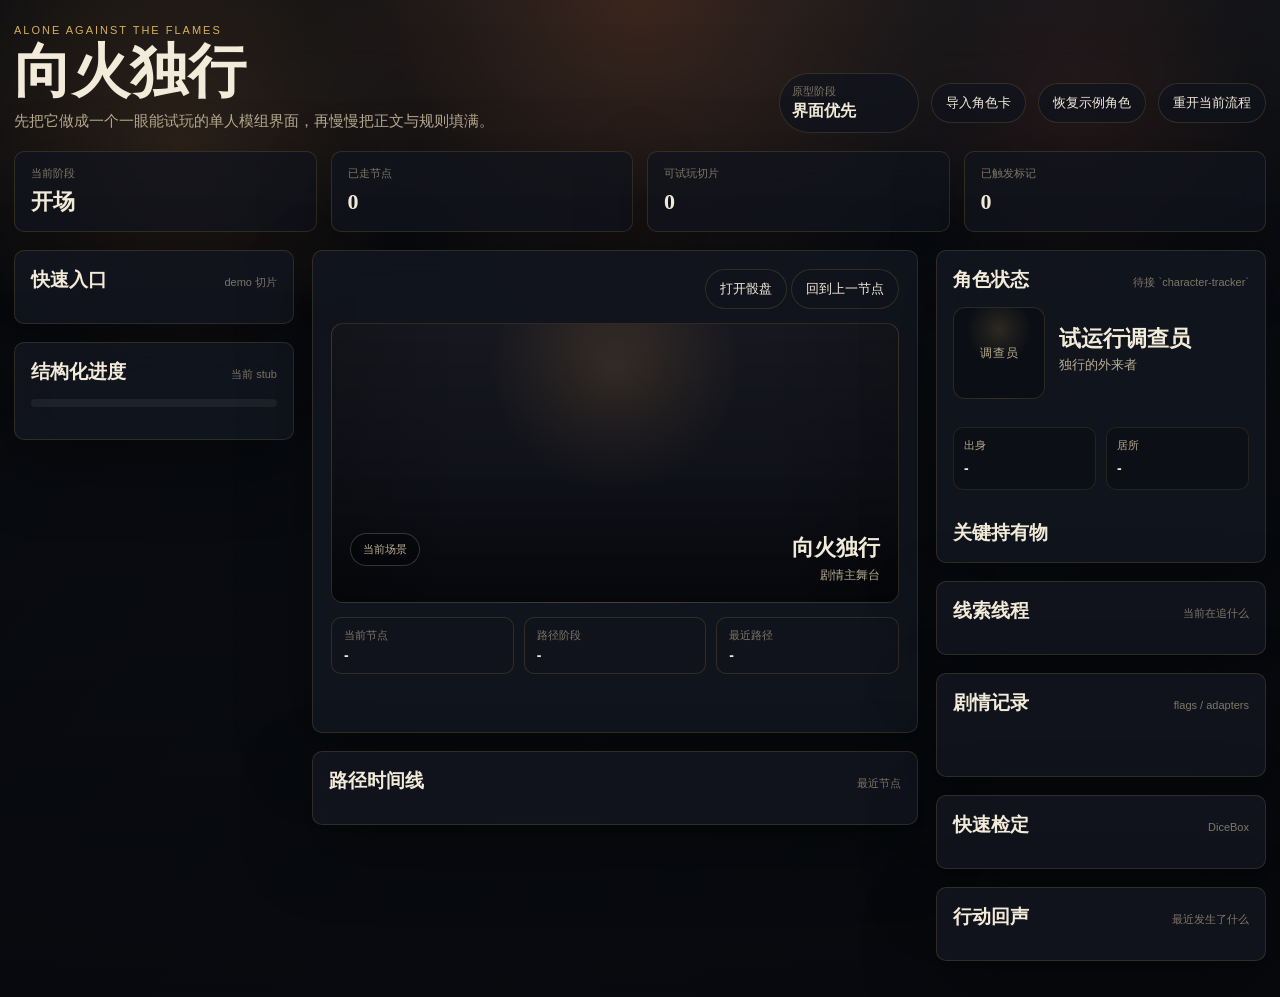
==== apps/alone-against-the-flames-app/index.html @ 0054bbd4 "向火独行 app 原型 + 知识库更新：新增模组全文/指南/来源页面、实体数据修正、移除废弃测试和图片" ====
<!DOCTYPE html>
<html lang="zh-CN">
<head>
  <meta charset="UTF-8">
  <meta name="viewport" content="width=device-width, initial-scale=1.0">
  <title>向火独行 · 电子陪跑</title>
  <link rel="stylesheet" href="css/app.css">
</head>
<body>
  <div class="ember-backdrop"></div>

  <div class="app-shell">
    <header class="app-header">
      <div class="header-copy">
        <p class="eyebrow">Alone Against the Flames</p>
        <h1>向火独行</h1>
        <p class="subtitle">先把它做成一个一眼能试玩的单人模组界面，再慢慢把正文与规则填满。</p>
      </div>

      <div class="header-actions">
        <div class="build-chip">
          <span class="build-label">原型阶段</span>
          <strong id="buildStatus">界面优先</strong>
        </div>
        <button type="button" class="ghost-button" id="importCharacterButton">导入角色卡</button>
        <button type="button" class="ghost-button" id="clearCharacterButton">恢复示例角色</button>
        <button type="button" class="ghost-button" id="resetRunButton">重开当前流程</button>
      </div>
    </header>

    <input type="file" id="characterFileInput" accept=".coc7,application/json" hidden>

    <section class="overview-band">
      <div class="overview-card">
        <span class="overview-label">当前阶段</span>
        <strong id="phaseLabel">开场</strong>
      </div>
      <div class="overview-card">
        <span class="overview-label">已走节点</span>
        <strong id="historyCount">0</strong>
      </div>
      <div class="overview-card">
        <span class="overview-label">可试玩切片</span>
        <strong id="sliceCount">0</strong>
      </div>
      <div class="overview-card">
        <span class="overview-label">已触发标记</span>
        <strong id="flagCount">0</strong>
      </div>
    </section>

    <main class="experience-grid">
      <aside class="rail rail-left">
        <section class="panel-card sticky-card">
          <div class="panel-header">
            <h2>快速入口</h2>
            <span class="panel-note">demo 切片</span>
          </div>
          <div class="quickstart-list" id="quickStartList"></div>
        </section>

        <section class="panel-card">
          <div class="panel-header">
            <h2>结构化进度</h2>
            <span class="panel-note">当前 stub</span>
          </div>
          <div class="progress-strip">
            <div class="progress-track">
              <div class="progress-fill" id="structureProgressFill"></div>
            </div>
            <div class="progress-meta" id="structureProgressMeta"></div>
          </div>
          <ul class="chapter-list" id="chapterList"></ul>
        </section>
      </aside>

      <section class="story-stage">
        <div class="scene-card">
          <div class="scene-topline">
            <div class="scene-meta-block">
              <div class="scene-meta" id="sceneMeta"></div>
              <h2 class="scene-title" id="sceneTitle"></h2>
            </div>
            <div class="scene-controls">
              <button type="button" class="chip-button" id="openDiceButton">打开骰盘</button>
              <button type="button" class="chip-button" id="jumpBackButton">回到上一节点</button>
            </div>
          </div>

          <div class="scene-art" id="sceneArt">
            <div class="scene-art-overlay">
              <div class="overlay-badge">当前场景</div>
              <div class="overlay-copy">
                <strong id="sceneTitleOverlay">向火独行</strong>
                <span id="sceneOverlayMeta">剧情主舞台</span>
              </div>
            </div>
          </div>

          <div class="scene-status-row">
            <div class="status-pill">
              <span class="status-label">当前节点</span>
              <strong id="currentNodeCode">-</strong>
            </div>
            <div class="status-pill">
              <span class="status-label">路径阶段</span>
              <strong id="currentSliceLabel">-</strong>
            </div>
            <div class="status-pill wide-pill">
              <span class="status-label">最近路径</span>
              <strong id="pathTrail">-</strong>
            </div>
          </div>

          <article class="scene-text" id="sceneText"></article>
          <div class="action-feedback" id="actionFeedback"></div>
          <div class="action-list" id="actionList"></div>
        </div>

        <section class="panel-card timeline-card">
          <div class="panel-header">
            <h2>路径时间线</h2>
            <span class="panel-note">最近节点</span>
          </div>
          <ol class="history-list" id="historyList"></ol>
        </section>
      </section>

      <aside class="rail rail-right">
        <section class="panel-card">
          <div class="panel-header">
            <h2>角色状态</h2>
            <span class="panel-note">待接 `character-tracker`</span>
          </div>
          <div class="identity-shell">
            <div class="portrait-frame" id="portraitFrame">
              <div class="portrait-placeholder" id="portraitPlaceholder">调查员</div>
              <img id="portraitImage" alt="调查员头像" hidden>
            </div>
            <div class="identity-block">
              <strong id="investigatorName">试运行调查员</strong>
              <span id="investigatorRole">独行的外来者</span>
              <div class="identity-meta" id="investigatorMeta"></div>
            </div>
          </div>

          <div class="tracker-bars" id="trackerBars"></div>

          <div class="detail-grid" id="detailGrid">
            <div class="detail-card">
              <span>出身</span>
              <strong id="detailHometown">-</strong>
            </div>
            <div class="detail-card">
              <span>居所</span>
              <strong id="detailResidence">-</strong>
            </div>
          </div>

          <div class="stat-grid" id="statGrid"></div>
          <div class="inventory-block">
            <h3>关键持有物</h3>
            <ul id="inventoryList"></ul>
          </div>
        </section>

        <section class="panel-card">
          <div class="panel-header">
            <h2>线索线程</h2>
            <span class="panel-note">当前在追什么</span>
          </div>
          <div class="clue-thread-list" id="clueThreadList"></div>
        </section>

        <section class="panel-card">
          <div class="panel-header">
            <h2>剧情记录</h2>
            <span class="panel-note">flags / adapters</span>
          </div>
          <div class="flag-cloud" id="flagCloud"></div>
          <ul class="integration-list">
            <li id="characterAdapterStatus"></li>
            <li id="diceAdapterStatus"></li>
            <li id="contentAdapterStatus"></li>
          </ul>
        </section>

        <section class="panel-card">
          <div class="panel-header">
            <h2>快速检定</h2>
            <span class="panel-note">DiceBox</span>
          </div>
          <div class="dice-shortcuts" id="diceShortcutList"></div>
        </section>

        <section class="panel-card echo-panel">
          <div class="panel-header">
            <h2>行动回声</h2>
            <span class="panel-note">最近发生了什么</span>
          </div>
          <ol id="echoList"></ol>
        </section>
      </aside>
    </main>
  </div>

  <div id="dice-box-container">
    <div class="dice-toolbar">
      <span class="dice-toolbar-title">DiceBox 检定层</span>
      <div id="diceSelector" class="dice-selector"></div>
      <input type="text" class="dice-notation-input" id="diceNotationInput" placeholder="例如 1d100 或 2d6+1">
      <button class="dice-roll-btn" id="diceRollBtn">掷骰</button>
      <button class="dice-clear-btn" id="diceClearBtn">清空</button>
      <button class="dice-close-btn" id="diceCloseBtn">关闭</button>
    </div>
    <div id="dice-box-canvas"></div>
  </div>

  <div class="dice-results-panel" id="diceResultsPanel">
    <div class="dice-results-header">
      <h3>掷骰结果</h3>
      <button class="dice-results-close" id="diceResultsClose">关闭</button>
    </div>
    <div id="diceResultsContent"></div>
  </div>

  <script type="module" src="js/app.js"></script>
</body>
</html>
---- apps/alone-against-the-flames-app/css/app.css ----
:root {
  --bg: #090b0f;
  --bg-deep: #05070a;
  --panel: rgba(18, 22, 31, 0.9);
  --panel-heavy: rgba(14, 17, 24, 0.95);
  --panel-soft: rgba(25, 30, 42, 0.72);
  --line: rgba(215, 177, 90, 0.16);
  --line-strong: rgba(215, 177, 90, 0.34);
  --text: #f3ebda;
  --muted: #b9ab92;
  --dim: #7f7667;
  --gold: #d7b15a;
  --gold-soft: #8d6d29;
  --green: #5f9a73;
  --red: #ba6557;
  --shadow: 0 24px 70px rgba(0, 0, 0, 0.36);
  --radius: 10px;
  --font-ui: "Avenir Next", "PingFang SC", "Hiragino Sans GB", "Microsoft YaHei", sans-serif;
  --font-display: "Iowan Old Style", "Palatino Linotype", "Noto Serif SC", serif;
}

*,
*::before,
*::after {
  box-sizing: border-box;
}

html,
body {
  margin: 0;
  min-height: 100%;
}

body {
  font-family: var(--font-ui);
  color: var(--text);
  background:
    radial-gradient(circle at top, rgba(165, 87, 47, 0.26), transparent 28%),
    linear-gradient(180deg, rgba(7, 9, 13, 0.4), rgba(7, 9, 13, 0.96)),
    linear-gradient(120deg, #090b0f, #10141d 55%, #090b0f);
}

.ember-backdrop {
  position: fixed;
  inset: 0;
  background:
    radial-gradient(circle at 14% 16%, rgba(255, 161, 79, 0.13), transparent 18%),
    radial-gradient(circle at 84% 12%, rgba(239, 90, 48, 0.08), transparent 14%),
    linear-gradient(180deg, rgba(255, 188, 105, 0.04), transparent 34%);
  pointer-events: none;
}

.app-shell {
  position: relative;
  z-index: 1;
  width: min(1520px, calc(100vw - 28px));
  margin: 0 auto;
  padding: 24px 0 36px;
}

.app-header,
.panel-card,
.scene-card,
.overview-card {
  backdrop-filter: blur(16px);
  -webkit-backdrop-filter: blur(16px);
}

.app-header {
  display: flex;
  justify-content: space-between;
  gap: 24px;
  align-items: end;
  margin-bottom: 18px;
}

.eyebrow {
  margin: 0 0 8px;
  color: var(--gold);
  font-size: 11px;
  letter-spacing: 2px;
  text-transform: uppercase;
}

h1,
h2,
h3,
h4 {
  margin: 0;
  letter-spacing: 0;
}

h1 {
  font-family: var(--font-display);
  font-size: clamp(36px, 4.5vw, 60px);
  line-height: 0.96;
}

.subtitle {
  max-width: 760px;
  margin: 10px 0 0;
  color: var(--muted);
  font-size: 15px;
  line-height: 1.6;
}

.header-actions {
  display: flex;
  gap: 12px;
  align-items: center;
}

.build-chip,
.overview-card,
.status-pill,
.chip-button,
.ghost-button {
  border: 1px solid var(--line);
  background: rgba(17, 20, 29, 0.78);
}

.build-chip {
  min-width: 140px;
  padding: 10px 12px;
  border-radius: 999px;
  display: grid;
  gap: 2px;
}

.build-label,
.overview-label,
.status-label,
.panel-note {
  font-size: 11px;
  color: var(--dim);
}

.ghost-button,
.chip-button {
  color: var(--text);
  border-radius: 999px;
  padding: 10px 14px;
  cursor: pointer;
  font-size: 13px;
}

.ghost-button:hover,
.chip-button:hover,
.quickstart-button:hover,
.action-button:hover,
.chapter-button:hover,
.dice-shortcut:hover,
.dice-type-btn:hover,
.dice-roll-btn:hover,
.dice-clear-btn:hover,
.dice-close-btn:hover {
  border-color: var(--line-strong);
  transform: translateY(-1px);
}

.overview-band {
  display: grid;
  grid-template-columns: repeat(4, minmax(0, 1fr));
  gap: 14px;
  margin-bottom: 18px;
}

.overview-card {
  border-radius: var(--radius);
  padding: 14px 16px;
  display: grid;
  gap: 6px;
  box-shadow: var(--shadow);
}

.overview-card strong {
  font-family: var(--font-display);
  font-size: 22px;
}

.experience-grid {
  display: grid;
  grid-template-columns: 280px minmax(0, 1fr) 330px;
  gap: 18px;
  align-items: start;
}

.rail {
  display: grid;
  gap: 18px;
}

.sticky-card {
  position: sticky;
  top: 16px;
}

.panel-card,
.scene-card {
  background: var(--panel);
  border: 1px solid var(--line);
  border-radius: var(--radius);
  box-shadow: var(--shadow);
}

.panel-card {
  padding: 16px;
}

.panel-header {
  display: flex;
  justify-content: space-between;
  gap: 10px;
  align-items: baseline;
  margin-bottom: 14px;
}

.panel-header h2,
.inventory-block h3 {
  font-family: var(--font-display);
  font-size: 19px;
}

.quickstart-list,
.chapter-list,
.history-list,
.action-list,
.integration-list,
.echo-panel ol,
.inventory-block ul {
  margin: 0;
  padding: 0;
  list-style: none;
}

.quickstart-list,
.chapter-list,
.action-list,
.history-list {
  display: grid;
  gap: 10px;
}

.action-row {
  display: grid;
  grid-template-columns: minmax(0, 1fr) auto;
  gap: 10px;
  align-items: stretch;
}

.quickstart-button,
.chapter-button,
.action-button {
  width: 100%;
  text-align: left;
  border-radius: 10px;
  padding: 12px 14px;
  cursor: pointer;
  border: 1px solid rgba(215, 177, 90, 0.12);
  background: var(--panel-soft);
  color: var(--text);
}

.action-main {
  display: grid;
  gap: 4px;
  min-width: 0;
}

.quickstart-button strong,
.chapter-button strong,
.action-label {
  display: block;
  font-size: 14px;
  margin-bottom: 4px;
}

.quickstart-button span,
.chapter-button span,
.action-note {
  display: block;
  color: var(--muted);
  font-size: 12px;
  line-height: 1.45;
}

.action-button.is-recommended {
  border-color: rgba(95, 154, 115, 0.5);
  background: linear-gradient(135deg, rgba(95, 154, 115, 0.18), rgba(31, 35, 48, 0.88));
}

.action-button.is-muted {
  opacity: 0.62;
}

.action-button.is-locked {
  opacity: 0.4;
  cursor: not-allowed;
}

.action-check {
  display: grid;
  gap: 6px;
  justify-items: end;
  align-content: center;
}

.action-check-label {
  font-size: 11px;
  color: var(--gold);
}

.action-roll-button,
.check-roll-button {
  border: 1px solid rgba(215, 177, 90, 0.18);
  background: rgba(9, 11, 15, 0.7);
  color: var(--text);
  border-radius: 999px;
  padding: 7px 10px;
  font-size: 12px;
  cursor: pointer;
}

.resolve-advance-button {
  border: 1px solid rgba(95, 154, 115, 0.5);
  background: linear-gradient(135deg, rgba(95, 154, 115, 0.18), rgba(22, 28, 38, 0.9));
  color: var(--text);
  border-radius: 999px;
  padding: 9px 12px;
  font-size: 12px;
  cursor: pointer;
  white-space: nowrap;
}

.check-mode-selector {
  display: inline-flex;
  flex-wrap: wrap;
  gap: 6px;
  margin-top: 6px;
}

.check-mode-button {
  border: 1px solid rgba(215, 177, 90, 0.16);
  background: rgba(9, 11, 15, 0.46);
  color: var(--muted);
  border-radius: 999px;
  padding: 4px 9px;
  font-size: 11px;
  cursor: pointer;
}

.check-mode-button.is-active {
  border-color: rgba(215, 177, 90, 0.42);
  color: var(--text);
  background: rgba(215, 177, 90, 0.14);
}

.check-mode-selector.is-disabled .check-mode-button,
.check-mode-button:disabled {
  opacity: 0.45;
  cursor: default;
}

.resolution-summary {
  display: grid;
  gap: 8px;
  margin-top: 8px;
}

.resolution-pill {
  display: inline-flex;
  width: fit-content;
  align-items: center;
  border-radius: 999px;
  padding: 5px 10px;
  font-size: 11px;
  color: var(--text);
  border: 1px solid rgba(215, 177, 90, 0.2);
  background: rgba(9, 11, 15, 0.58);
}

.resolution-pill.tone-success.rank-critical {
  border-color: rgba(215, 177, 90, 0.5);
  background: linear-gradient(135deg, rgba(215, 177, 90, 0.22), rgba(95, 154, 115, 0.24));
}

.resolution-pill.tone-success {
  border-color: rgba(95, 154, 115, 0.4);
  background: rgba(95, 154, 115, 0.16);
}

.resolution-pill.tone-failure.rank-fumble {
  border-color: rgba(186, 101, 87, 0.56);
  background: linear-gradient(135deg, rgba(186, 101, 87, 0.24), rgba(72, 24, 24, 0.28));
}

.resolution-pill.tone-failure {
  border-color: rgba(186, 101, 87, 0.36);
  background: rgba(186, 101, 87, 0.14);
}

.resolution-meta {
  display: flex;
  flex-wrap: wrap;
  gap: 8px;
}

.resolution-meta span {
  color: var(--dim);
  font-size: 11px;
}

.resolved-transition-summary {
  color: var(--muted);
  font-size: 12px;
  line-height: 1.5;
  padding-top: 2px;
}

.action-roll-button:hover,
.check-roll-button:hover,
.resolve-advance-button:hover,
.check-mode-button:hover {
  border-color: var(--line-strong);
  transform: translateY(-1px);
}

.check-hint {
  display: flex;
  align-items: center;
  justify-content: space-between;
  gap: 12px;
  padding: 12px 14px;
  border: 1px solid rgba(215, 177, 90, 0.12);
  border-radius: 10px;
  background: rgba(18, 22, 31, 0.72);
  margin-bottom: 10px;
}

.check-copy {
  display: grid;
  gap: 4px;
}

.check-copy strong {
  color: var(--gold);
  font-size: 13px;
}

.check-copy span,
.ending-note {
  color: var(--muted);
  font-size: 12px;
  line-height: 1.5;
}

.check-copy small {
  color: var(--dim);
  font-size: 11px;
}

.check-hint.is-success {
  border-color: rgba(95, 154, 115, 0.4);
}

.check-hint.is-failure {
  border-color: rgba(186, 101, 87, 0.4);
}

.check-hint.rank-critical {
  box-shadow: inset 0 0 0 1px rgba(215, 177, 90, 0.22);
}

.check-hint.rank-fumble {
  box-shadow: inset 0 0 0 1px rgba(186, 101, 87, 0.28);
}

.ending-note {
  margin-top: 8px;
}

.chapter-button.is-active,
.quickstart-button.is-active {
  border-color: var(--line-strong);
  background:
    linear-gradient(135deg, rgba(215, 177, 90, 0.18), rgba(31, 35, 48, 0.88));
}

.progress-strip {
  margin-bottom: 16px;
}

.progress-track {
  height: 8px;
  border-radius: 999px;
  background: rgba(255, 255, 255, 0.06);
  overflow: hidden;
}

.progress-fill {
  width: 0;
  height: 100%;
  border-radius: inherit;
  background: linear-gradient(90deg, #8d6d29, #d7b15a);
}

.progress-meta {
  margin-top: 10px;
  color: var(--muted);
  font-size: 12px;
}

.scene-card {
  padding: 18px;
}

.scene-topline {
  display: flex;
  justify-content: space-between;
  gap: 12px;
  align-items: start;
  margin-bottom: 14px;
}

.scene-meta {
  color: var(--gold);
  font-size: 12px;
  margin-bottom: 6px;
}

.scene-title {
  font-family: var(--font-display);
  font-size: clamp(28px, 3vw, 40px);
  line-height: 1.06;
}

.scene-art {
  position: relative;
  min-height: 280px;
  border-radius: 12px;
  border: 1px solid rgba(215, 177, 90, 0.18);
  background:
    linear-gradient(180deg, rgba(41, 27, 19, 0.2), rgba(8, 10, 16, 0.82)),
    radial-gradient(circle at 50% 16%, rgba(255, 186, 97, 0.18), transparent 34%),
    #131722;
  overflow: hidden;
  display: flex;
  align-items: end;
}

.scene-art::after {
  content: "";
  position: absolute;
  inset: 0;
  background:
    linear-gradient(90deg, rgba(0, 0, 0, 0.18), transparent 24%, transparent 76%, rgba(0, 0, 0, 0.18)),
    linear-gradient(180deg, transparent 52%, rgba(0, 0, 0, 0.42));
  pointer-events: none;
}

.scene-art-overlay {
  position: relative;
  z-index: 1;
  width: 100%;
  padding: 18px;
  display: flex;
  justify-content: space-between;
  gap: 12px;
  align-items: end;
}

.overlay-badge {
  align-self: start;
  border: 1px solid rgba(255, 255, 255, 0.18);
  border-radius: 999px;
  padding: 8px 12px;
  font-size: 11px;
  color: var(--muted);
  background: rgba(0, 0, 0, 0.26);
}

.overlay-copy {
  display: grid;
  justify-items: end;
  gap: 4px;
}

.overlay-copy strong {
  font-family: var(--font-display);
  font-size: 22px;
}

.overlay-copy span {
  color: var(--muted);
  font-size: 12px;
}

.scene-status-row {
  display: grid;
  grid-template-columns: repeat(3, minmax(0, 1fr));
  gap: 10px;
  margin: 14px 0 6px;
}

.status-pill {
  border-radius: 10px;
  padding: 10px 12px;
  display: grid;
  gap: 4px;
}

.status-pill strong {
  font-size: 14px;
}

.wide-pill {
  grid-column: span 1;
}

.scene-text {
  margin-top: 16px;
  line-height: 1.78;
  font-size: 16px;
  white-space: pre-wrap;
}

.scene-transition-banner {
  margin-top: 16px;
  padding: 12px 14px;
  border-radius: 10px;
  border: 1px solid rgba(215, 177, 90, 0.14);
  background: rgba(18, 22, 31, 0.72);
  color: var(--muted);
  font-size: 13px;
  line-height: 1.55;
}

.scene-transition-banner.tone-positive {
  border-color: rgba(95, 154, 115, 0.35);
  color: #d9eadf;
}

.scene-transition-banner.tone-negative {
  border-color: rgba(186, 101, 87, 0.35);
  color: #ecd6d2;
}

.action-feedback {
  min-height: 22px;
  margin-top: 18px;
  color: var(--gold);
  font-size: 14px;
}

.timeline-card {
  margin-top: 18px;
}

.history-list {
  position: relative;
}

.history-list::before {
  content: "";
  position: absolute;
  left: 10px;
  top: 0;
  bottom: 0;
  width: 1px;
  background: rgba(215, 177, 90, 0.16);
}

.history-item {
  position: relative;
  padding-left: 28px;
  min-height: 28px;
}

.history-item::before {
  content: "";
  position: absolute;
  left: 4px;
  top: 7px;
  width: 12px;
  height: 12px;
  border-radius: 50%;
  background: linear-gradient(180deg, #d7b15a, #8d6d29);
  box-shadow: 0 0 0 4px rgba(215, 177, 90, 0.08);
}

.history-item strong {
  display: block;
  font-size: 13px;
}

.history-item span {
  display: block;
  color: var(--muted);
  font-size: 12px;
  margin-top: 2px;
}

.identity-block {
  display: grid;
  gap: 2px;
}

.identity-block strong {
  font-family: var(--font-display);
  font-size: 22px;
}

.identity-block span {
  color: var(--muted);
  font-size: 13px;
}

.identity-shell {
  display: grid;
  grid-template-columns: 92px minmax(0, 1fr);
  gap: 14px;
  align-items: center;
  margin-bottom: 14px;
}

.portrait-frame {
  width: 92px;
  aspect-ratio: 1;
  border-radius: 12px;
  border: 1px solid rgba(215, 177, 90, 0.16);
  background:
    radial-gradient(circle at 50% 24%, rgba(255, 197, 116, 0.14), transparent 40%),
    rgba(11, 14, 20, 0.88);
  overflow: hidden;
  position: relative;
  display: grid;
  place-items: center;
}

.portrait-placeholder {
  color: var(--muted);
  font-size: 12px;
  letter-spacing: 1px;
}

#portraitImage {
  width: 100%;
  height: 100%;
  object-fit: cover;
}

.identity-meta {
  margin-top: 6px;
  color: var(--dim);
  font-size: 12px;
}

.tracker-bars {
  display: grid;
  gap: 10px;
  margin-bottom: 14px;
}

.tracker-bar {
  display: grid;
  gap: 7px;
  padding: 10px 12px;
  border-radius: 10px;
  border: 1px solid rgba(215, 177, 90, 0.12);
  background: rgba(11, 14, 20, 0.72);
}

.tracker-head {
  display: flex;
  align-items: center;
  justify-content: space-between;
  gap: 12px;
}

.tracker-head span {
  color: var(--muted);
  font-size: 12px;
}

.tracker-head strong {
  font-size: 13px;
}

.tracker-track {
  height: 8px;
  border-radius: 999px;
  background: rgba(255, 255, 255, 0.06);
  overflow: hidden;
}

.tracker-fill {
  height: 100%;
  border-radius: inherit;
}

.tone-life .tracker-fill {
  background: linear-gradient(90deg, #8a3e39, #c86d5d);
}

.tone-sanity .tracker-fill {
  background: linear-gradient(90deg, #6b5d9d, #9788c8);
}

.tone-magic .tracker-fill {
  background: linear-gradient(90deg, #3c6f80, #67a7b8);
}

.tone-luck .tracker-fill {
  background: linear-gradient(90deg, #8d6d29, #d7b15a);
}

.detail-grid {
  display: grid;
  grid-template-columns: repeat(2, minmax(0, 1fr));
  gap: 10px;
  margin-bottom: 14px;
}

.detail-card {
  border: 1px solid rgba(215, 177, 90, 0.12);
  border-radius: 10px;
  padding: 10px;
  background: rgba(11, 14, 20, 0.68);
}

.detail-card span {
  display: block;
  color: var(--muted);
  font-size: 11px;
}

.detail-card strong {
  display: block;
  margin-top: 6px;
  font-size: 14px;
  line-height: 1.4;
}

.stat-grid {
  display: grid;
  grid-template-columns: repeat(2, minmax(0, 1fr));
  gap: 10px;
}

.stat-card {
  border: 1px solid rgba(215, 177, 90, 0.12);
  border-radius: 10px;
  padding: 10px;
  background: rgba(11, 14, 20, 0.68);
}

.stat-card dt {
  font-size: 11px;
  color: var(--muted);
}

.stat-card dd {
  margin: 6px 0 0;
  font-size: 21px;
  font-weight: 700;
}

.inventory-block {
  margin-top: 16px;
}

.inventory-block ul,
.integration-list,
.echo-panel ol {
  display: grid;
  gap: 8px;
}

.clue-thread-list {
  display: grid;
  gap: 10px;
}

.clue-thread-card {
  border-radius: 10px;
  padding: 12px 13px;
  border: 1px solid rgba(215, 177, 90, 0.12);
  background:
    linear-gradient(135deg, rgba(17, 20, 29, 0.94), rgba(23, 27, 38, 0.82));
  display: grid;
  gap: 8px;
}

.clue-thread-card.is-empty {
  border-style: dashed;
}

.clue-thread-top {
  display: flex;
  justify-content: space-between;
  gap: 10px;
  align-items: baseline;
}

.clue-thread-top strong {
  font-size: 13px;
}

.clue-thread-top span {
  color: var(--dim);
  font-size: 11px;
  white-space: nowrap;
}

.clue-thread-card p {
  margin: 0;
  color: var(--muted);
  font-size: 12px;
  line-height: 1.55;
}

.clue-thread-jump {
  width: fit-content;
  border: 1px solid rgba(215, 177, 90, 0.18);
  background: rgba(9, 11, 15, 0.6);
  color: var(--text);
  border-radius: 999px;
  padding: 7px 11px;
  font-size: 12px;
  cursor: pointer;
}

.clue-thread-jump:hover {
  border-color: var(--line-strong);
  transform: translateY(-1px);
}

.clue-thread-jump:disabled {
  opacity: 0.5;
  cursor: default;
  transform: none;
}

.clue-thread-card.is-current {
  box-shadow: inset 0 0 0 1px rgba(215, 177, 90, 0.18);
}

.clue-thread-card.tone-warning {
  border-color: rgba(186, 101, 87, 0.24);
  background:
    linear-gradient(135deg, rgba(56, 24, 22, 0.32), rgba(20, 22, 31, 0.92));
}

.clue-thread-card.tone-ember {
  border-color: rgba(215, 177, 90, 0.26);
  background:
    linear-gradient(135deg, rgba(84, 48, 17, 0.28), rgba(20, 22, 31, 0.92));
}

.clue-thread-card.tone-cold {
  border-color: rgba(131, 152, 187, 0.24);
  background:
    linear-gradient(135deg, rgba(24, 33, 48, 0.42), rgba(19, 22, 31, 0.92));
}

.inventory-block li,
.integration-list li,
.echo-panel li {
  color: var(--muted);
  font-size: 13px;
  line-height: 1.55;
}

.flag-cloud {
  display: flex;
  flex-wrap: wrap;
  gap: 8px;
  margin-bottom: 14px;
}

.flag-pill {
  border: 1px solid rgba(215, 177, 90, 0.14);
  border-radius: 999px;
  padding: 7px 10px;
  font-size: 11px;
  color: var(--muted);
  background: rgba(14, 18, 26, 0.68);
}

.flag-pill.is-empty {
  width: 100%;
  border-style: dashed;
}

.dice-shortcuts {
  display: grid;
  grid-template-columns: repeat(2, minmax(0, 1fr));
  gap: 10px;
}

.dice-shortcut {
  border-radius: 10px;
  padding: 12px;
  cursor: pointer;
  border: 1px solid rgba(215, 177, 90, 0.12);
  background: rgba(18, 22, 31, 0.78);
  color: var(--text);
  text-align: left;
}

.dice-shortcut strong {
  display: block;
  font-size: 14px;
  margin-bottom: 4px;
}

.dice-shortcut span {
  display: block;
  font-size: 12px;
  color: var(--muted);
}

.echo-panel li {
  padding-bottom: 8px;
  border-bottom: 1px solid rgba(215, 177, 90, 0.08);
}

.is-positive {
  color: var(--green);
}

.is-negative {
  color: var(--red);
}

@media (max-width: 1240px) {
  .experience-grid {
    grid-template-columns: 260px minmax(0, 1fr);
  }

  .rail-right {
    grid-column: 1 / -1;
    grid-template-columns: repeat(2, minmax(0, 1fr));
    display: grid;
    gap: 18px;
  }
}

@media (max-width: 920px) {
  .app-shell {
    width: min(100vw, calc(100vw - 20px));
    padding-top: 18px;
  }

  .app-header {
    align-items: start;
    flex-direction: column;
  }

  .header-actions {
    flex-wrap: wrap;
  }

  .overview-band,
  .experience-grid,
  .rail-right {
    grid-template-columns: 1fr;
  }

  .action-row {
    grid-template-columns: 1fr;
  }

  .sticky-card {
    position: static;
  }

  .scene-status-row,
  .detail-grid,
  .stat-grid,
  .dice-shortcuts {
    grid-template-columns: 1fr;
  }
}

#dice-box-container {
  position: fixed;
  inset: auto 18px 18px 18px;
  height: 72vh;
  max-height: 760px;
  background: rgba(9, 11, 15, 0.95);
  border: 1px solid rgba(215, 177, 90, 0.18);
  border-radius: 14px;
  z-index: 50;
  display: none;
  flex-direction: column;
  overflow: hidden;
  box-shadow: 0 30px 80px rgba(0, 0, 0, 0.5);
  backdrop-filter: blur(10px);
  -webkit-backdrop-filter: blur(10px);
}

#dice-box-container.open {
  display: flex;
}

.dice-toolbar {
  display: flex;
  gap: 10px;
  align-items: center;
  flex-wrap: wrap;
  padding: 14px 16px;
  border-bottom: 1px solid rgba(215, 177, 90, 0.12);
  background: rgba(14, 17, 24, 0.96);
  flex-shrink: 0;
}

.dice-toolbar-title {
  font-family: var(--font-display);
  font-size: 18px;
  margin-right: 6px;
}

.dice-selector {
  display: flex;
  flex-wrap: wrap;
  gap: 6px;
}

.dice-type-btn,
.dice-roll-btn,
.dice-clear-btn,
.dice-close-btn {
  border-radius: 999px;
  border: 1px solid rgba(215, 177, 90, 0.16);
  background: rgba(22, 26, 37, 0.92);
  color: var(--text);
  padding: 9px 12px;
  cursor: pointer;
  font-size: 13px;
}

.dice-type-btn.active {
  border-color: var(--line-strong);
  background: rgba(215, 177, 90, 0.12);
}

.dice-count {
  margin-left: 6px;
  color: var(--gold);
  font-size: 12px;
}

.dice-notation-input {
  min-width: 220px;
  border-radius: 999px;
  border: 1px solid rgba(215, 177, 90, 0.16);
  background: rgba(12, 15, 22, 0.9);
  color: var(--text);
  padding: 10px 14px;
}

.dice-notation-input:focus {
  outline: none;
  border-color: var(--line-strong);
}

#dice-box-canvas {
  position: relative;
  flex: 1;
  width: 100%;
  min-height: 0;
}

#dice-box-canvas canvas {
  width: 100% !important;
  height: 100% !important;
  display: block;
}

.dice-results-panel {
  position: fixed;
  right: 34px;
  bottom: 34px;
  width: min(380px, calc(100vw - 48px));
  background: rgba(14, 17, 24, 0.96);
  border: 1px solid rgba(215, 177, 90, 0.16);
  border-radius: 14px;
  z-index: 60;
  box-shadow: 0 24px 60px rgba(0, 0, 0, 0.46);
  padding: 14px;
  display: none;
}

.dice-results-panel.show {
  display: block;
}

.dice-results-header {
  display: flex;
  justify-content: space-between;
  align-items: center;
  margin-bottom: 10px;
}

.dice-results-header h3 {
  font-family: var(--font-display);
  font-size: 18px;
}

.dice-results-close {
  border: none;
  background: transparent;
  color: var(--muted);
  cursor: pointer;
}

.dice-result-group,
.dice-result-total {
  display: flex;
  align-items: center;
  justify-content: space-between;
  gap: 10px;
  padding: 8px 0;
  border-bottom: 1px solid rgba(215, 177, 90, 0.08);
}

.dice-result-group:last-of-type {
  border-bottom: none;
}

.dice-result-label,
.dice-result-total-label {
  color: var(--muted);
  font-size: 12px;
}

.dice-result-rolls {
  display: flex;
  gap: 4px;
  flex-wrap: wrap;
  justify-content: center;
}

.dice-result-die {
  min-width: 28px;
  text-align: center;
  padding: 4px 6px;
  border-radius: 999px;
  background: rgba(215, 177, 90, 0.12);
  font-size: 12px;
}

.dice-result-value,
.dice-result-total-value {
  font-size: 18px;
  font-weight: 700;
  color: var(--gold);
}

.percentile-layout {
  align-items: start;
}

@media (max-width: 1220px) {
  .experience-grid {
    grid-template-columns: 1fr;
  }

  .sticky-card {
    position: static;
  }

  .overview-band {
    grid-template-columns: repeat(2, minmax(0, 1fr));
  }
}

@media (max-width: 720px) {
  .app-shell {
    width: min(100vw - 18px, 1520px);
    padding-top: 16px;
  }

  .app-header,
  .header-actions {
    display: grid;
    align-items: start;
  }

  .header-actions {
    justify-content: start;
  }

  .overview-band,
  .scene-status-row,
  .stat-grid {
    grid-template-columns: 1fr;
  }

  .scene-art {
    min-height: 230px;
  }

  .scene-art-overlay {
    display: grid;
  }

  .overlay-copy {
    justify-items: start;
  }

  .dice-shortcuts {
    grid-template-columns: 1fr;
  }

  #dice-box-container {
    inset: auto 10px 10px 10px;
    height: 66vh;
  }

  #dice-box-canvas {
    min-height: 320px;
  }
}
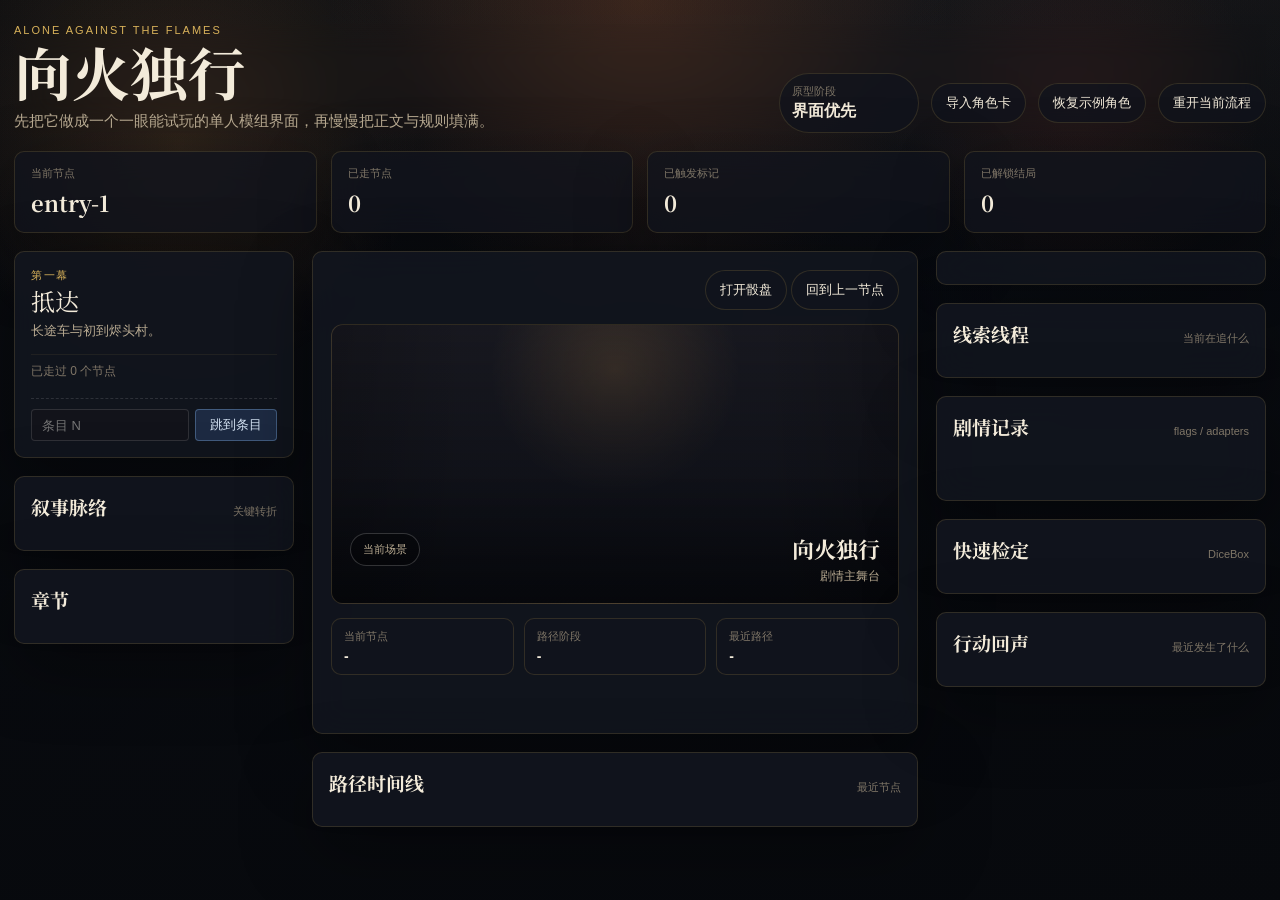
==== commit 8e1a6d5f: "向火独行 app 战斗系统完整实现 + 检定门控修复 + 文档更新 新增对抗检定 & 多回合战斗系统（5 个场景），含战斗状态机、弹出层 UI、 DiceBox 3D 骰子集成。修复检定门控效果 bu" ====
--- a/apps/alone-against-the-flames-app/index.html
+++ b/apps/alone-against-the-flames-app/index.html
@@ -4,7 +4,11 @@
   <meta charset="UTF-8">
   <meta name="viewport" content="width=device-width, initial-scale=1.0">
   <title>向火独行 · 电子陪跑</title>
+  <link rel="preconnect" href="https://fonts.googleapis.com">
+  <link rel="preconnect" href="https://fonts.gstatic.com" crossorigin>
+  <link href="https://fonts.googleapis.com/css2?family=LXGW+WenKai:wght@300;400;700&family=Noto+Serif+SC:wght@400;600;700&display=swap" rel="stylesheet">
   <link rel="stylesheet" href="css/app.css">
+  <link rel="stylesheet" href="css/combat.css">
 </head>
 <body>
   <div class="ember-backdrop"></div>
@@ -32,45 +36,51 @@
 
     <section class="overview-band">
       <div class="overview-card">
-        <span class="overview-label">当前阶段</span>
-        <strong id="phaseLabel">开场</strong>
+        <span class="overview-label">当前节点</span>
+        <strong id="overviewNodeId">entry-1</strong>
       </div>
       <div class="overview-card">
         <span class="overview-label">已走节点</span>
-        <strong id="historyCount">0</strong>
-      </div>
-      <div class="overview-card">
-        <span class="overview-label">可试玩切片</span>
-        <strong id="sliceCount">0</strong>
+        <strong id="overviewSteps">0</strong>
       </div>
       <div class="overview-card">
         <span class="overview-label">已触发标记</span>
-        <strong id="flagCount">0</strong>
+        <strong id="overviewFlags">0</strong>
+      </div>
+      <div class="overview-card">
+        <span class="overview-label">已解锁结局</span>
+        <strong id="overviewEndings">0</strong>
       </div>
     </section>
 
     <main class="experience-grid">
       <aside class="rail rail-left">
         <section class="panel-card sticky-card">
-          <div class="panel-header">
-            <h2>快速入口</h2>
-            <span class="panel-note">demo 切片</span>
-          </div>
-          <div class="quickstart-list" id="quickStartList"></div>
-        </section>
-
-        <section class="panel-card">
-          <div class="panel-header">
-            <h2>结构化进度</h2>
-            <span class="panel-note">当前 stub</span>
-          </div>
-          <div class="progress-strip">
-            <div class="progress-track">
-              <div class="progress-fill" id="structureProgressFill"></div>
-            </div>
-            <div class="progress-meta" id="structureProgressMeta"></div>
-          </div>
-          <ul class="chapter-list" id="chapterList"></ul>
+          <div class="act-banner">
+            <div class="act-label" id="currentActLabel">第一幕</div>
+            <div class="act-title" id="currentActTitle">抵达</div>
+            <div class="act-description" id="currentActDescription">长途车与初到烬头村。</div>
+          </div>
+          <div class="journey-meta" id="journeyMeta">已走过 0 个节点</div>
+          <div class="debug-jump">
+            <input type="number" id="debugJumpInput" min="1" max="270" placeholder="条目 N" />
+            <button type="button" id="debugJumpButton">跳到条目</button>
+          </div>
+        </section>
+
+        <section class="panel-card">
+          <div class="panel-header">
+            <h2>叙事脉络</h2>
+            <span class="panel-note">关键转折</span>
+          </div>
+          <div class="milestone-timeline" id="milestoneTimeline"></div>
+        </section>
+
+        <section class="panel-card">
+          <div class="panel-header">
+            <h2>章节</h2>
+          </div>
+          <ul class="chapter-progress" id="chapterProgress"></ul>
         </section>
       </aside>
 
@@ -127,42 +137,7 @@
       </section>
 
       <aside class="rail rail-right">
-        <section class="panel-card">
-          <div class="panel-header">
-            <h2>角色状态</h2>
-            <span class="panel-note">待接 `character-tracker`</span>
-          </div>
-          <div class="identity-shell">
-            <div class="portrait-frame" id="portraitFrame">
-              <div class="portrait-placeholder" id="portraitPlaceholder">调查员</div>
-              <img id="portraitImage" alt="调查员头像" hidden>
-            </div>
-            <div class="identity-block">
-              <strong id="investigatorName">试运行调查员</strong>
-              <span id="investigatorRole">独行的外来者</span>
-              <div class="identity-meta" id="investigatorMeta"></div>
-            </div>
-          </div>
-
-          <div class="tracker-bars" id="trackerBars"></div>
-
-          <div class="detail-grid" id="detailGrid">
-            <div class="detail-card">
-              <span>出身</span>
-              <strong id="detailHometown">-</strong>
-            </div>
-            <div class="detail-card">
-              <span>居所</span>
-              <strong id="detailResidence">-</strong>
-            </div>
-          </div>
-
-          <div class="stat-grid" id="statGrid"></div>
-          <div class="inventory-block">
-            <h3>关键持有物</h3>
-            <ul id="inventoryList"></ul>
-          </div>
-        </section>
+        <section class="panel-card character-panel" id="characterPanel"></section>
 
         <section class="panel-card">
           <div class="panel-header">
@@ -202,6 +177,19 @@
         </section>
       </aside>
     </main>
+  </div>
+
+  <div id="combat-overlay" class="combat-overlay">
+    <div class="combat-backdrop"></div>
+    <div class="combat-panel">
+      <header class="combat-header">
+        <h2 id="combatTitle"></h2>
+        <p id="combatDescription"></p>
+      </header>
+      <div class="combat-status" id="combatStatus"></div>
+      <div class="combat-log" id="combatLog"></div>
+      <div class="combat-actions" id="combatActions"></div>
+    </div>
   </div>
 
   <div id="dice-box-container">
--- a/apps/alone-against-the-flames-app/css/app.css
+++ b/apps/alone-against-the-flames-app/css/app.css
@@ -17,6 +17,11 @@
   --radius: 10px;
   --font-ui: "Avenir Next", "PingFang SC", "Hiragino Sans GB", "Microsoft YaHei", sans-serif;
   --font-display: "Iowan Old Style", "Palatino Linotype", "Noto Serif SC", serif;
+  --font-prose: "LXGW WenKai", "Noto Serif SC", "Source Han Serif SC", "Songti SC", "STSong", serif;
+  --hl-attr: #7ec8e3;
+  --hl-skill: #c4a7e7;
+  --hl-ref: rgba(215, 177, 90, 0.7);
+  --hl-mechanic: #e8a87c;
 }
 
 *,
@@ -619,9 +624,80 @@
 
 .scene-text {
   margin-top: 16px;
-  line-height: 1.78;
-  font-size: 16px;
-  white-space: pre-wrap;
+  font-family: var(--font-prose);
+  font-size: 17px;
+  line-height: 2;
+  letter-spacing: 0.02em;
+}
+
+.scene-text p {
+  margin: 0 0 1.1em;
+  text-indent: 2em;
+}
+
+.scene-text p:first-child {
+  text-indent: 0;
+}
+
+.scene-text p:first-child::first-letter {
+  font-family: var(--font-display);
+  font-size: 2.6em;
+  float: left;
+  line-height: 0.82;
+  margin: 0.06em 0.12em 0 0;
+  color: var(--gold);
+}
+
+.scene-text .hl-attr {
+  color: var(--hl-attr);
+  font-weight: 600;
+  font-size: 0.92em;
+  padding: 1px 5px;
+  border-radius: 4px;
+  background: rgba(126, 200, 227, 0.1);
+  border-bottom: 2px solid rgba(126, 200, 227, 0.35);
+  white-space: nowrap;
+}
+
+.scene-text .hl-skill {
+  color: var(--hl-skill);
+  font-weight: 500;
+  padding: 1px 4px;
+  border-radius: 4px;
+  background: rgba(196, 167, 231, 0.1);
+  border-bottom: 2px solid rgba(196, 167, 231, 0.3);
+  white-space: nowrap;
+}
+
+.scene-text .hl-ref {
+  color: var(--hl-ref);
+  font-size: 0.88em;
+  font-weight: 500;
+  padding: 2px 6px;
+  border-radius: 4px;
+  background: rgba(215, 177, 90, 0.08);
+  border: 1px solid rgba(215, 177, 90, 0.2);
+}
+
+.scene-text .hl-mechanic {
+  color: var(--hl-mechanic);
+  font-weight: 500;
+  padding: 1px 4px;
+  border-radius: 4px;
+  background: rgba(232, 168, 124, 0.08);
+  border-bottom: 2px solid rgba(232, 168, 124, 0.28);
+}
+
+.scene-text .hl-ending {
+  display: inline-block;
+  margin-top: 0.6em;
+  padding: 4px 10px;
+  border-radius: 6px;
+  background: linear-gradient(135deg, rgba(186, 101, 87, 0.18), rgba(72, 24, 24, 0.22));
+  border: 1px solid rgba(186, 101, 87, 0.35);
+  color: #efaaaa;
+  font-weight: 600;
+  font-size: 0.92em;
 }
 
 .scene-transition-banner {
@@ -1104,6 +1180,31 @@
   display: flex;
 }
 
+#dice-box-container.inline-roll {
+  inset: 0;
+  height: 100vh;
+  max-height: none;
+  background: transparent;
+  border: none;
+  border-radius: 0;
+  box-shadow: none;
+  backdrop-filter: none;
+  -webkit-backdrop-filter: none;
+  pointer-events: none;
+}
+
+#dice-box-container.inline-roll .dice-toolbar {
+  display: none;
+}
+
+#dice-box-container.inline-roll #dice-box-canvas {
+  pointer-events: auto;
+}
+
+#dice-box-container.inline-roll ~ .dice-results-panel .dice-results-header {
+  display: none;
+}
+
 .dice-toolbar {
   display: flex;
   gap: 10px;
@@ -1323,3 +1424,858 @@
     min-height: 320px;
   }
 }
+
+.directive-badges {
+  display: flex;
+  flex-wrap: wrap;
+  gap: 6px;
+  margin: 12px 0 16px;
+}
+
+.directive-badges[hidden] {
+  display: none;
+}
+
+/* Effect Notices */
+
+.effect-notices {
+  display: flex;
+  flex-wrap: wrap;
+  gap: 8px;
+  margin: 14px 0 18px;
+  padding: 12px 14px;
+  border-radius: 10px;
+  border: 1px solid rgba(215, 177, 90, 0.16);
+  background: rgba(14, 17, 24, 0.8);
+}
+
+.effect-notices[hidden] {
+  display: none;
+}
+
+.effect-pill {
+  display: inline-flex;
+  align-items: center;
+  gap: 4px;
+  padding: 5px 12px;
+  border-radius: 999px;
+  font-size: 13px;
+  font-weight: 500;
+  border: 1px solid rgba(255, 255, 255, 0.1);
+  background: rgba(120, 120, 130, 0.18);
+  color: #d6d6d8;
+}
+
+.effect-pill.effect-damage {
+  background: rgba(200, 80, 80, 0.2);
+  border-color: rgba(220, 120, 120, 0.4);
+  color: #efaaaa;
+}
+
+.effect-pill.effect-sanLoss {
+  background: rgba(180, 80, 140, 0.2);
+  border-color: rgba(220, 130, 180, 0.4);
+  color: #ecb4cf;
+}
+
+.effect-pill.effect-mpLoss {
+  background: rgba(80, 140, 200, 0.2);
+  border-color: rgba(120, 180, 230, 0.4);
+  color: #b0d2ee;
+}
+
+.effect-pill.effect-heal {
+  background: rgba(80, 160, 110, 0.2);
+  border-color: rgba(120, 200, 150, 0.35);
+  color: #b3dec3;
+}
+
+.effect-pill.effect-growth {
+  background: rgba(80, 160, 110, 0.18);
+  border-color: rgba(120, 200, 150, 0.3);
+  color: #b3dec3;
+}
+
+.effect-pill.effect-gain {
+  background: rgba(215, 177, 90, 0.16);
+  border-color: rgba(215, 177, 90, 0.3);
+  color: #e8d5a0;
+}
+
+.effect-pill.effect-loss {
+  background: rgba(200, 80, 80, 0.16);
+  border-color: rgba(220, 120, 120, 0.3);
+  color: #efaaaa;
+}
+
+.directive-badge {
+  display: inline-flex;
+  align-items: center;
+  padding: 3px 10px;
+  border-radius: 12px;
+  font-size: 12px;
+  font-weight: 500;
+  letter-spacing: 0.02em;
+  border: 1px solid rgba(255, 255, 255, 0.1);
+  background: rgba(120, 120, 130, 0.18);
+  color: #d6d6d8;
+  cursor: help;
+}
+
+.directive-badge.tone-check-mention {
+  background: rgba(80, 130, 200, 0.22);
+  color: #a8c4ea;
+  border-color: rgba(120, 165, 220, 0.35);
+}
+
+.directive-badge.tone-check-hard {
+  background: rgba(70, 100, 180, 0.28);
+  color: #b6c8e6;
+  border-color: rgba(130, 160, 220, 0.45);
+}
+
+.directive-badge.tone-check-extreme {
+  background: rgba(140, 90, 180, 0.28);
+  color: #d4b9e6;
+  border-color: rgba(170, 130, 220, 0.45);
+}
+
+.directive-badge.tone-tickSkill {
+  background: rgba(80, 160, 110, 0.22);
+  color: #b3dec3;
+  border-color: rgba(120, 200, 150, 0.4);
+}
+
+.directive-badge.tone-adjustHp {
+  background: rgba(200, 80, 80, 0.22);
+  color: #efaaaa;
+  border-color: rgba(220, 120, 120, 0.4);
+}
+
+.directive-badge.tone-adjustSan {
+  background: rgba(180, 80, 140, 0.22);
+  color: #ecb4cf;
+  border-color: rgba(220, 130, 180, 0.4);
+}
+
+.directive-badge.tone-adjustMp {
+  background: rgba(80, 140, 200, 0.22);
+  color: #b0d2ee;
+  border-color: rgba(120, 180, 230, 0.4);
+}
+
+.directive-badge.tone-penalty-die {
+  background: rgba(210, 130, 70, 0.22);
+  color: #e8c08e;
+  border-color: rgba(230, 160, 90, 0.4);
+}
+
+.directive-badge.tone-bonus-die {
+  background: rgba(70, 170, 170, 0.22);
+  color: #aedcdc;
+  border-color: rgba(110, 200, 200, 0.4);
+}
+
+.debug-jump {
+  display: flex;
+  gap: 6px;
+  margin-top: 10px;
+  padding-top: 10px;
+  border-top: 1px dashed rgba(255, 255, 255, 0.12);
+}
+
+.debug-jump input {
+  flex: 1;
+  min-width: 0;
+  padding: 6px 10px;
+  font-size: 13px;
+  background: rgba(20, 20, 28, 0.6);
+  border: 1px solid rgba(255, 255, 255, 0.12);
+  border-radius: 4px;
+  color: #e6e6e8;
+}
+
+.debug-jump button {
+  padding: 6px 14px;
+  font-size: 13px;
+  background: rgba(80, 130, 200, 0.22);
+  border: 1px solid rgba(120, 165, 220, 0.4);
+  border-radius: 4px;
+  color: #d6e4f5;
+  cursor: pointer;
+  white-space: nowrap;
+}
+
+.debug-jump button:hover {
+  background: rgba(80, 130, 200, 0.35);
+}
+
+/* Ending Recap */
+
+.ending-recap {
+  border-radius: 14px;
+  padding: 24px;
+  border: 1px solid rgba(215, 177, 90, 0.2);
+  background:
+    linear-gradient(135deg, rgba(18, 22, 31, 0.95), rgba(14, 17, 24, 0.98));
+  margin-top: 12px;
+}
+
+.ending-recap.tone-death {
+  border-color: rgba(186, 101, 87, 0.35);
+  background:
+    linear-gradient(135deg, rgba(56, 20, 20, 0.28), rgba(14, 17, 24, 0.96));
+}
+
+.ending-recap.tone-escape {
+  border-color: rgba(95, 154, 115, 0.35);
+  background:
+    linear-gradient(135deg, rgba(20, 48, 32, 0.28), rgba(14, 17, 24, 0.96));
+}
+
+.ending-recap.tone-triumph {
+  border-color: rgba(215, 177, 90, 0.4);
+  background:
+    linear-gradient(135deg, rgba(84, 64, 17, 0.28), rgba(14, 17, 24, 0.96));
+}
+
+.ending-recap.tone-madness {
+  border-color: rgba(140, 100, 180, 0.35);
+  background:
+    linear-gradient(135deg, rgba(44, 20, 60, 0.28), rgba(14, 17, 24, 0.96));
+}
+
+.ending-recap.tone-sacrifice {
+  border-color: rgba(210, 130, 70, 0.35);
+  background:
+    linear-gradient(135deg, rgba(60, 30, 10, 0.28), rgba(14, 17, 24, 0.96));
+}
+
+.ending-recap-header {
+  display: flex;
+  align-items: center;
+  gap: 14px;
+  margin-bottom: 14px;
+}
+
+.ending-tone-icon {
+  font-size: 32px;
+  line-height: 1;
+}
+
+.ending-recap-title h3 {
+  font-family: var(--font-display);
+  font-size: 22px;
+  margin: 0;
+  line-height: 1.2;
+}
+
+.ending-tone-label {
+  font-size: 12px;
+  color: var(--muted);
+  margin-top: 2px;
+}
+
+.ending-recap-summary {
+  color: var(--muted);
+  font-size: 14px;
+  line-height: 1.6;
+  margin: 0 0 18px;
+  font-family: var(--font-prose);
+}
+
+.ending-recap-stats {
+  display: grid;
+  grid-template-columns: repeat(5, minmax(0, 1fr));
+  gap: 10px;
+  margin-bottom: 18px;
+}
+
+.ending-stat {
+  text-align: center;
+  padding: 10px 6px;
+  border-radius: 10px;
+  border: 1px solid rgba(215, 177, 90, 0.1);
+  background: rgba(11, 14, 20, 0.6);
+}
+
+.ending-stat .ending-stat-label {
+  display: block;
+  font-size: 11px;
+  color: var(--dim);
+  margin-bottom: 4px;
+}
+
+.ending-stat strong {
+  font-size: 16px;
+}
+
+.ending-recap-section {
+  margin-bottom: 16px;
+}
+
+.ending-recap-section h4 {
+  font-size: 13px;
+  color: var(--gold);
+  margin: 0 0 10px;
+  padding-bottom: 6px;
+  border-bottom: 1px solid rgba(215, 177, 90, 0.1);
+}
+
+.ending-milestone-list {
+  margin: 0;
+  padding: 0;
+  list-style: none;
+  display: grid;
+  gap: 8px;
+}
+
+.ending-milestone-list li {
+  display: flex;
+  align-items: baseline;
+  gap: 8px;
+  font-size: 13px;
+}
+
+.ending-milestone-list li strong {
+  color: var(--text);
+  white-space: nowrap;
+}
+
+.ending-milestone-list li span {
+  color: var(--muted);
+  font-size: 12px;
+}
+
+.ending-skill-ticks {
+  display: flex;
+  flex-wrap: wrap;
+  gap: 8px;
+}
+
+.ending-skill-pill {
+  padding: 5px 12px;
+  border-radius: 999px;
+  font-size: 12px;
+  background: rgba(80, 160, 110, 0.18);
+  border: 1px solid rgba(120, 200, 150, 0.3);
+  color: #b3dec3;
+}
+
+.ending-restart-button {
+  display: block;
+  width: 100%;
+  margin-top: 20px;
+  padding: 14px;
+  border-radius: 10px;
+  border: 1px solid rgba(215, 177, 90, 0.3);
+  background: linear-gradient(135deg, rgba(215, 177, 90, 0.14), rgba(18, 22, 31, 0.9));
+  color: var(--gold);
+  font-size: 15px;
+  font-weight: 600;
+  cursor: pointer;
+  transition: border-color 0.2s, background 0.2s;
+}
+
+.ending-restart-button:hover {
+  border-color: rgba(215, 177, 90, 0.5);
+  background: linear-gradient(135deg, rgba(215, 177, 90, 0.22), rgba(18, 22, 31, 0.9));
+}
+
+@media (max-width: 720px) {
+  .ending-recap-stats {
+    grid-template-columns: repeat(3, minmax(0, 1fr));
+  }
+}
+
+/* Left Rail: Act Banner + Narrative Timeline + Chapter Progress */
+
+.act-banner {
+  margin-bottom: 14px;
+}
+
+.act-label {
+  font-size: 11px;
+  color: var(--gold);
+  letter-spacing: 1.5px;
+  text-transform: uppercase;
+  margin-bottom: 4px;
+}
+
+.act-title {
+  font-family: var(--font-display);
+  font-size: 24px;
+  line-height: 1.15;
+  margin-bottom: 6px;
+}
+
+.act-description {
+  color: var(--muted);
+  font-size: 13px;
+  line-height: 1.5;
+}
+
+.journey-meta {
+  color: var(--dim);
+  font-size: 12px;
+  padding: 8px 0;
+  border-top: 1px solid rgba(215, 177, 90, 0.08);
+  margin-bottom: 10px;
+}
+
+.milestone-timeline {
+  position: relative;
+  display: grid;
+  gap: 0;
+}
+
+.milestone-timeline::before {
+  content: "";
+  position: absolute;
+  left: 6px;
+  top: 8px;
+  bottom: 8px;
+  width: 1px;
+  background: rgba(215, 177, 90, 0.2);
+}
+
+.milestone-item {
+  display: grid;
+  grid-template-columns: 14px minmax(0, 1fr);
+  gap: 10px;
+  padding: 8px 0;
+  position: relative;
+}
+
+.milestone-dot {
+  width: 10px;
+  height: 10px;
+  border-radius: 50%;
+  background: linear-gradient(135deg, var(--gold), var(--gold-soft));
+  margin-top: 4px;
+  position: relative;
+  z-index: 1;
+  box-shadow: 0 0 0 3px rgba(215, 177, 90, 0.1);
+}
+
+.milestone-content {
+  display: grid;
+  gap: 2px;
+}
+
+.milestone-content strong {
+  font-size: 13px;
+  line-height: 1.3;
+}
+
+.milestone-content span {
+  font-size: 12px;
+  color: var(--muted);
+  line-height: 1.4;
+}
+
+.milestone-empty {
+  color: var(--dim);
+  font-size: 12px;
+  font-style: italic;
+  padding: 8px 0;
+}
+
+.chapter-progress {
+  margin: 0;
+  padding: 0;
+  list-style: none;
+  display: grid;
+  gap: 6px;
+}
+
+.chapter-item {
+  display: flex;
+  align-items: center;
+  gap: 8px;
+  padding: 8px 10px;
+  border-radius: 8px;
+  border: 1px solid rgba(215, 177, 90, 0.08);
+  background: rgba(11, 14, 20, 0.4);
+}
+
+.chapter-item.is-unlocked {
+  border-color: rgba(215, 177, 90, 0.16);
+  background: rgba(18, 22, 31, 0.7);
+}
+
+.chapter-item.is-current {
+  border-color: rgba(215, 177, 90, 0.3);
+  background: linear-gradient(135deg, rgba(215, 177, 90, 0.1), rgba(18, 22, 31, 0.85));
+}
+
+.chapter-item.is-locked {
+  opacity: 0.5;
+}
+
+.chapter-icon {
+  font-size: 10px;
+  color: var(--gold-soft);
+  width: 14px;
+  text-align: center;
+}
+
+.chapter-item.is-current .chapter-icon {
+  color: var(--gold);
+}
+
+.chapter-label {
+  font-size: 12px;
+  color: var(--muted);
+}
+
+.chapter-item.is-unlocked .chapter-label {
+  color: var(--text);
+}
+
+.chapter-item.is-current .chapter-label {
+  color: var(--text);
+  font-weight: 600;
+}
+
+/* Character Panel */
+
+.character-panel {
+  padding: 16px;
+}
+
+.cp-identity {
+  display: grid;
+  grid-template-columns: 72px minmax(0, 1fr);
+  gap: 12px;
+  align-items: center;
+  margin-bottom: 16px;
+}
+
+.cp-portrait {
+  width: 72px;
+  height: 72px;
+  border-radius: 10px;
+  border: 1px solid rgba(215, 177, 90, 0.16);
+  background: radial-gradient(circle at 50% 24%, rgba(255, 197, 116, 0.14), transparent 40%), rgba(11, 14, 20, 0.88);
+  overflow: hidden;
+  display: grid;
+  place-items: center;
+}
+
+.cp-portrait-img {
+  width: 100%;
+  height: 100%;
+  object-fit: cover;
+}
+
+.cp-portrait-placeholder {
+  color: var(--muted);
+  font-size: 11px;
+  letter-spacing: 1px;
+}
+
+.cp-identity-text {
+  display: grid;
+  gap: 3px;
+}
+
+.cp-name {
+  font-family: var(--font-display);
+  font-size: 20px;
+  line-height: 1.2;
+}
+
+.cp-occupation {
+  color: var(--gold);
+  font-size: 13px;
+}
+
+.cp-meta {
+  color: var(--dim);
+  font-size: 12px;
+}
+
+.cp-credit {
+  font-size: 11px;
+  color: var(--gold-soft);
+  margin-top: 2px;
+}
+
+.cp-trackers {
+  display: grid;
+  gap: 8px;
+  margin-bottom: 16px;
+}
+
+.cp-tracker {
+  display: grid;
+  gap: 6px;
+  padding: 8px 10px;
+  border-radius: 8px;
+  border: 1px solid rgba(215, 177, 90, 0.1);
+  background: rgba(11, 14, 20, 0.6);
+}
+
+.cp-tracker-head {
+  display: flex;
+  align-items: center;
+  justify-content: space-between;
+}
+
+.cp-tracker-head span {
+  color: var(--muted);
+  font-size: 11px;
+}
+
+.cp-tracker-head strong {
+  font-size: 13px;
+}
+
+.cp-tracker-track {
+  height: 6px;
+  border-radius: 999px;
+  background: rgba(255, 255, 255, 0.06);
+  overflow: hidden;
+}
+
+.cp-tracker-fill {
+  height: 100%;
+  border-radius: inherit;
+}
+
+.cp-tracker.tone-life .cp-tracker-fill {
+  background: linear-gradient(90deg, #8a3e39, #c86d5d);
+}
+
+.cp-tracker.tone-sanity .cp-tracker-fill {
+  background: linear-gradient(90deg, #6b5d9d, #9788c8);
+}
+
+.cp-tracker.tone-magic .cp-tracker-fill {
+  background: linear-gradient(90deg, #3c6f80, #67a7b8);
+}
+
+.cp-tracker.tone-luck .cp-tracker-fill {
+  background: linear-gradient(90deg, #8d6d29, #d7b15a);
+}
+
+.cp-section-header {
+  font-family: var(--font-display);
+  font-size: 15px;
+  color: var(--gold);
+  margin-bottom: 10px;
+  padding-bottom: 6px;
+  border-bottom: 1px solid rgba(215, 177, 90, 0.12);
+}
+
+.cp-attr-grid {
+  display: grid;
+  grid-template-columns: repeat(4, minmax(0, 1fr));
+  gap: 8px;
+  margin-bottom: 14px;
+}
+
+.cp-attr-card {
+  border: 1px solid rgba(215, 177, 90, 0.1);
+  border-radius: 8px;
+  padding: 8px 6px;
+  background: rgba(11, 14, 20, 0.6);
+  text-align: center;
+}
+
+.cp-attr-label {
+  font-size: 11px;
+  color: var(--muted);
+  margin-bottom: 4px;
+}
+
+.cp-attr-label small {
+  display: block;
+  font-size: 9px;
+  color: var(--dim);
+  margin-top: 1px;
+}
+
+.cp-attr-value {
+  font-size: 20px;
+  font-weight: 700;
+  line-height: 1.2;
+}
+
+.cp-attr-sub {
+  display: flex;
+  justify-content: center;
+  gap: 8px;
+  margin-top: 4px;
+}
+
+.cp-attr-sub span {
+  font-size: 11px;
+  color: var(--dim);
+  padding: 1px 5px;
+  border-radius: 4px;
+  background: rgba(255, 255, 255, 0.04);
+}
+
+.cp-derived-row {
+  display: grid;
+  grid-template-columns: repeat(4, minmax(0, 1fr));
+  gap: 8px;
+  margin-bottom: 16px;
+}
+
+.cp-derived-item {
+  text-align: center;
+  padding: 6px 4px;
+  border: 1px solid rgba(215, 177, 90, 0.08);
+  border-radius: 6px;
+  background: rgba(11, 14, 20, 0.4);
+}
+
+.cp-derived-item span {
+  display: block;
+  font-size: 10px;
+  color: var(--dim);
+}
+
+.cp-derived-item strong {
+  font-size: 14px;
+}
+
+.cp-skill-header-row {
+  display: grid;
+  grid-template-columns: minmax(0, 1fr) 36px 36px 36px;
+  gap: 4px;
+  padding: 0 4px 6px;
+  border-bottom: 1px solid rgba(215, 177, 90, 0.08);
+  margin-bottom: 4px;
+}
+
+.cp-skill-header-row span {
+  font-size: 10px;
+  color: var(--dim);
+  text-align: center;
+}
+
+.cp-skill-header-row .cp-skill-col-name {
+  text-align: left;
+}
+
+.cp-skill-list {
+  display: grid;
+  gap: 1px;
+  margin-bottom: 8px;
+}
+
+.cp-skill-row {
+  display: grid;
+  grid-template-columns: minmax(0, 1fr) 36px 36px 36px;
+  gap: 4px;
+  align-items: center;
+  padding: 5px 4px;
+  border-radius: 4px;
+}
+
+.cp-skill-row:hover {
+  background: rgba(215, 177, 90, 0.04);
+}
+
+.cp-skill-row.is-occ {
+  border-left: 2px solid var(--gold-soft);
+  padding-left: 8px;
+}
+
+.cp-skill-row.has-points .cp-skill-total {
+  color: var(--text);
+  font-weight: 600;
+}
+
+.cp-skill-row.is-ticked {
+  background: rgba(61, 139, 110, 0.1);
+  border-left: 2px solid var(--green, #3D8B6E);
+  padding-left: 8px;
+}
+
+.cp-skill-row.is-ticked .cp-skill-name::after {
+  content: " \2713";
+  color: var(--green, #3D8B6E);
+  font-weight: 700;
+}
+
+.cp-skill-name {
+  font-size: 12px;
+  color: var(--muted);
+  overflow: hidden;
+  text-overflow: ellipsis;
+  white-space: nowrap;
+}
+
+.cp-skill-val {
+  font-size: 12px;
+  color: var(--dim);
+  text-align: center;
+}
+
+.cp-skill-total {
+  color: var(--muted);
+}
+
+.cp-skill-toggle {
+  display: block;
+  width: 100%;
+  padding: 8px;
+  border: 1px dashed rgba(215, 177, 90, 0.16);
+  border-radius: 6px;
+  background: transparent;
+  color: var(--muted);
+  font-size: 12px;
+  cursor: pointer;
+  text-align: center;
+  margin-bottom: 8px;
+}
+
+.cp-skill-toggle:hover {
+  border-color: var(--line-strong);
+  color: var(--text);
+}
+
+.cp-skill-other {
+  margin-bottom: 8px;
+}
+
+.cp-equipment-list {
+  margin: 0;
+  padding: 0;
+  list-style: none;
+  display: grid;
+  gap: 6px;
+}
+
+.cp-equipment-list li {
+  font-size: 12px;
+  color: var(--muted);
+  line-height: 1.5;
+  padding-left: 10px;
+  position: relative;
+}
+
+.cp-equipment-list li::before {
+  content: "·";
+  position: absolute;
+  left: 0;
+  color: var(--dim);
+}
+
+@media (max-width: 1240px) {
+  .cp-attr-grid {
+    grid-template-columns: repeat(4, minmax(0, 1fr));
+  }
+}
+
+@media (max-width: 720px) {
+  .cp-attr-grid,
+  .cp-derived-row {
+    grid-template-columns: repeat(2, minmax(0, 1fr));
+  }
+}
--- a/apps/alone-against-the-flames-app/css/combat.css
+++ b/apps/alone-against-the-flames-app/css/combat.css
@@ -0,0 +1,330 @@
+/* ─── 战斗弹出层 ─── */
+
+.combat-overlay {
+  position: fixed;
+  inset: 0;
+  z-index: 70;
+  display: none;
+  align-items: center;
+  justify-content: center;
+}
+
+.combat-overlay.open {
+  display: flex;
+}
+
+.combat-backdrop {
+  position: absolute;
+  inset: 0;
+  background: rgba(5, 7, 10, 0.82);
+  backdrop-filter: blur(6px);
+  -webkit-backdrop-filter: blur(6px);
+}
+
+.combat-panel {
+  position: relative;
+  width: 92vw;
+  max-width: 680px;
+  max-height: 85vh;
+  display: flex;
+  flex-direction: column;
+  background: var(--panel-heavy);
+  border: 1px solid var(--line-strong);
+  border-radius: 14px;
+  box-shadow: 0 30px 80px rgba(0, 0, 0, 0.5);
+  overflow: hidden;
+}
+
+/* ─── 头部 ─── */
+
+.combat-header {
+  padding: 20px 24px 16px;
+  border-bottom: 1px solid var(--line);
+  flex-shrink: 0;
+}
+
+.combat-header h2 {
+  margin: 0 0 6px;
+  font-family: var(--font-display);
+  font-size: 1.25rem;
+  color: var(--gold);
+  font-weight: 600;
+}
+
+.combat-header p {
+  margin: 0;
+  font-family: var(--font-prose);
+  font-size: 0.88rem;
+  color: var(--muted);
+  line-height: 1.5;
+}
+
+/* ─── 状态条 ─── */
+
+.combat-status {
+  padding: 12px 24px;
+  display: flex;
+  gap: 16px;
+  flex-shrink: 0;
+  border-bottom: 1px solid var(--line);
+}
+
+.combat-status-bar {
+  flex: 1;
+  display: flex;
+  flex-direction: column;
+  gap: 4px;
+}
+
+.combat-status-bar .bar-label {
+  font-size: 0.75rem;
+  color: var(--muted);
+  display: flex;
+  justify-content: space-between;
+}
+
+.combat-status-bar .bar-track {
+  height: 6px;
+  border-radius: 3px;
+  background: rgba(255, 255, 255, 0.06);
+  overflow: hidden;
+}
+
+.combat-status-bar .bar-fill {
+  height: 100%;
+  border-radius: 3px;
+  transition: width 0.4s ease;
+}
+
+.combat-status-bar.bar-player .bar-fill {
+  background: linear-gradient(90deg, var(--green), #7ecba1);
+}
+
+.combat-status-bar.bar-enemy .bar-fill {
+  background: linear-gradient(90deg, var(--red), #d4887c);
+}
+
+/* ─── 战斗日志 ─── */
+
+.combat-log {
+  flex: 1;
+  overflow-y: auto;
+  padding: 16px 24px;
+  display: flex;
+  flex-direction: column;
+  gap: 6px;
+  min-height: 120px;
+}
+
+.combat-log-entry {
+  font-family: var(--font-prose);
+  font-size: 0.85rem;
+  line-height: 1.55;
+  padding: 4px 0;
+  color: var(--text);
+}
+
+.combat-log-entry.tone-positive {
+  color: var(--green);
+}
+
+.combat-log-entry.tone-negative {
+  color: var(--red);
+}
+
+.combat-log-entry.tone-neutral {
+  color: var(--gold);
+  font-size: 0.8rem;
+  opacity: 0.85;
+}
+
+.combat-log-entry.tone-warning {
+  color: var(--hl-mechanic);
+}
+
+/* ─── 动作区域 ─── */
+
+.combat-actions {
+  padding: 16px 24px 20px;
+  border-top: 1px solid var(--line);
+  display: flex;
+  flex-wrap: wrap;
+  gap: 10px;
+  flex-shrink: 0;
+}
+
+.combat-btn {
+  padding: 10px 20px;
+  border: 1px solid var(--line-strong);
+  border-radius: 8px;
+  background: var(--panel-soft);
+  color: var(--text);
+  font-family: var(--font-ui);
+  font-size: 0.88rem;
+  cursor: pointer;
+  transition: all 0.2s ease;
+}
+
+.combat-btn:hover {
+  background: rgba(215, 177, 90, 0.12);
+  border-color: var(--gold);
+  color: var(--gold);
+}
+
+.combat-btn:active {
+  transform: scale(0.97);
+}
+
+.combat-btn.btn-primary {
+  background: rgba(215, 177, 90, 0.15);
+  border-color: var(--gold);
+  color: var(--gold);
+  font-weight: 500;
+}
+
+.combat-btn.btn-primary:hover {
+  background: rgba(215, 177, 90, 0.25);
+}
+
+.combat-btn.btn-danger {
+  border-color: var(--red);
+  color: var(--red);
+}
+
+.combat-btn.btn-danger:hover {
+  background: rgba(186, 101, 87, 0.15);
+}
+
+.combat-btn.btn-roll {
+  background: rgba(126, 200, 227, 0.1);
+  border-color: var(--hl-attr);
+  color: var(--hl-attr);
+}
+
+.combat-btn.btn-roll:hover {
+  background: rgba(126, 200, 227, 0.2);
+}
+
+.combat-btn:disabled {
+  opacity: 0.4;
+  cursor: not-allowed;
+  pointer-events: none;
+}
+
+/* ─── 武器选择 ─── */
+
+.combat-weapon-select {
+  display: flex;
+  gap: 8px;
+  width: 100%;
+  margin-bottom: 6px;
+}
+
+.combat-weapon-select .weapon-option {
+  flex: 1;
+  padding: 8px 12px;
+  border: 1px solid var(--line);
+  border-radius: 6px;
+  background: transparent;
+  color: var(--muted);
+  font-size: 0.82rem;
+  cursor: pointer;
+  text-align: center;
+  transition: all 0.2s ease;
+}
+
+.combat-weapon-select .weapon-option:hover {
+  border-color: var(--gold-soft);
+  color: var(--text);
+}
+
+.combat-weapon-select .weapon-option.selected {
+  border-color: var(--gold);
+  color: var(--gold);
+  background: rgba(215, 177, 90, 0.08);
+}
+
+/* ─── 对抗检定信息 ─── */
+
+.combat-opposed-info {
+  padding: 12px 24px;
+  display: flex;
+  justify-content: center;
+  align-items: center;
+  gap: 24px;
+  flex-shrink: 0;
+}
+
+.opposed-side {
+  text-align: center;
+}
+
+.opposed-side .side-label {
+  font-size: 0.72rem;
+  color: var(--dim);
+  text-transform: uppercase;
+  letter-spacing: 0.5px;
+  margin-bottom: 4px;
+}
+
+.opposed-side .side-value {
+  font-family: var(--font-display);
+  font-size: 1.4rem;
+  color: var(--text);
+  font-weight: 600;
+}
+
+.opposed-vs {
+  font-family: var(--font-display);
+  font-size: 0.9rem;
+  color: var(--dim);
+  font-style: italic;
+}
+
+/* ─── 结果展示 ─── */
+
+.combat-result {
+  padding: 20px 24px;
+  text-align: center;
+}
+
+.combat-result .result-text {
+  font-family: var(--font-prose);
+  font-size: 1rem;
+  line-height: 1.6;
+  color: var(--text);
+  margin-bottom: 16px;
+}
+
+.combat-result .result-text.result-win {
+  color: var(--green);
+}
+
+.combat-result .result-text.result-lose {
+  color: var(--red);
+}
+
+/* ─── 滚动条 ─── */
+
+.combat-log::-webkit-scrollbar {
+  width: 4px;
+}
+
+.combat-log::-webkit-scrollbar-track {
+  background: transparent;
+}
+
+.combat-log::-webkit-scrollbar-thumb {
+  background: var(--line);
+  border-radius: 2px;
+}
+
+/* ─── 骰子层在战斗弹出层之上 ─── */
+
+.combat-overlay.open ~ #dice-box-container {
+  z-index: 80;
+}
+
+.combat-overlay.open ~ .dice-results-panel {
+  z-index: 85;
+}
